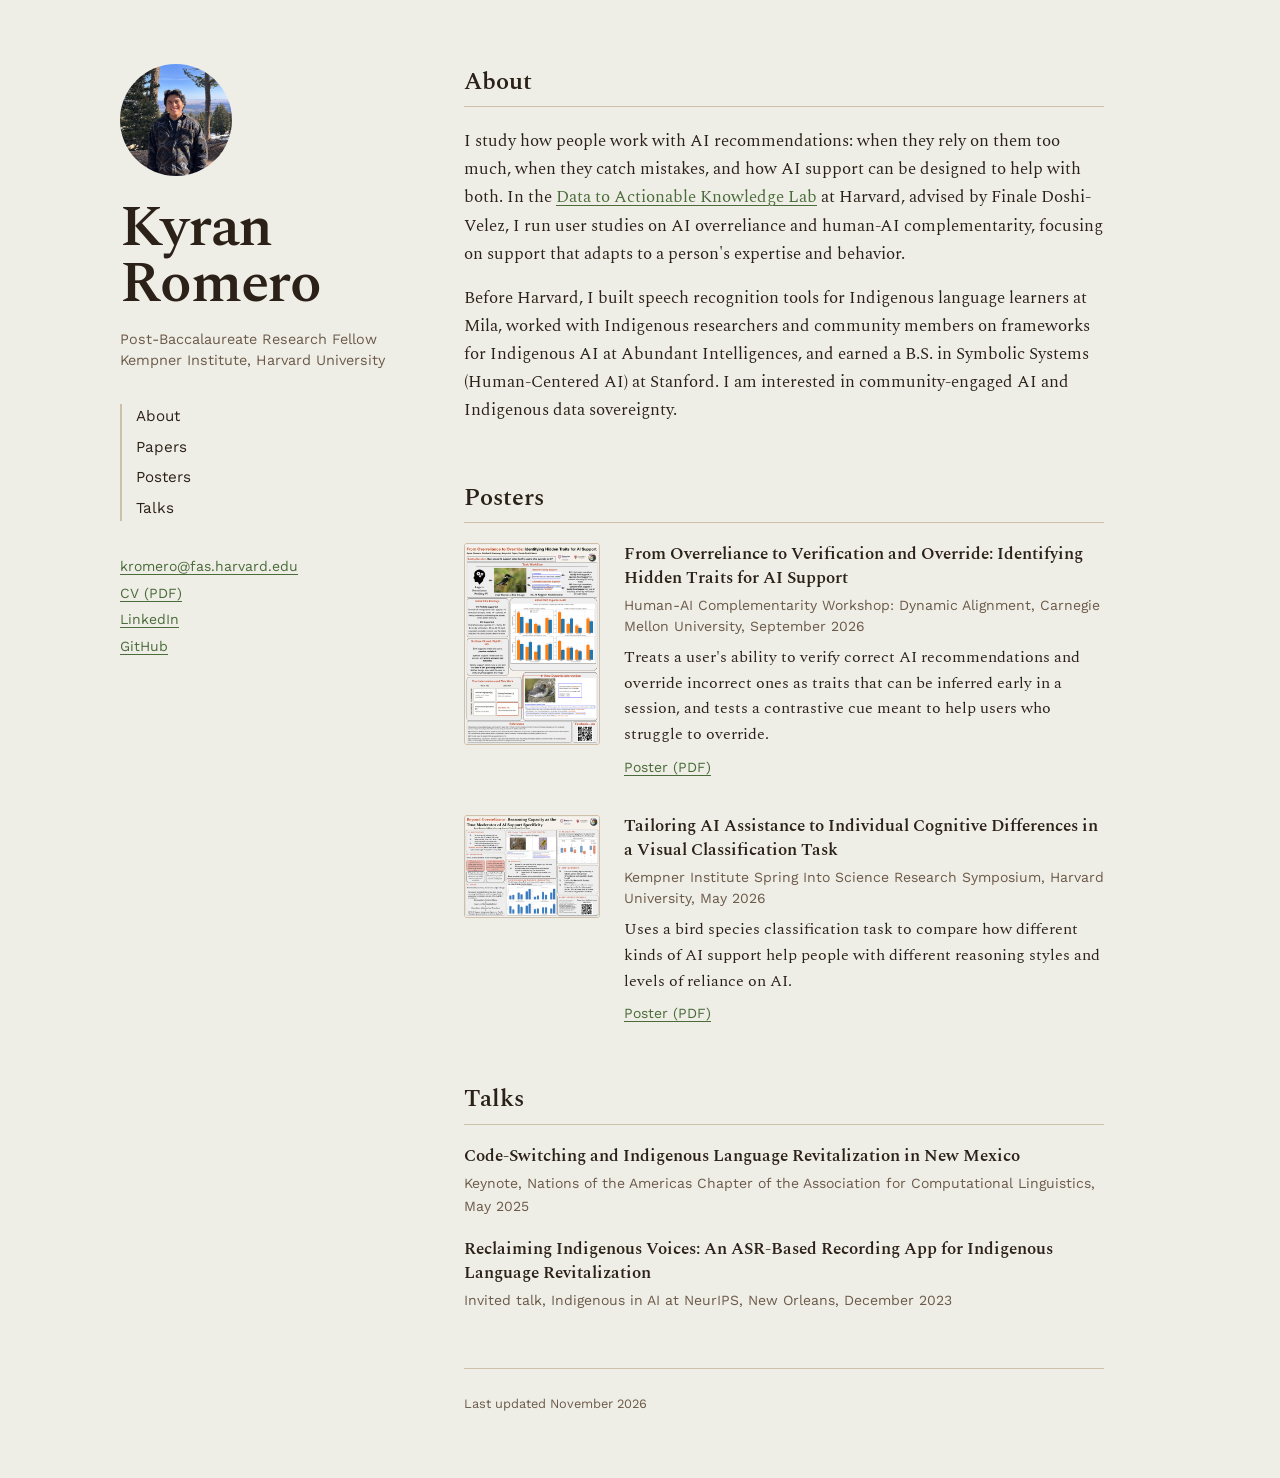
==== index.html @ 8e2f5c02 "Comment out papers section in index.html Commented out the papers section in index.html." ====
<!DOCTYPE html>
<html lang="en">
<head>
  <meta charset="utf-8">
  <meta name="viewport" content="width=device-width, initial-scale=1">
  <title>Kyran Romero</title>
  <meta name="description" content="Kyran Romero studies AI overreliance and human-AI complementarity at Harvard's Kempner Institute.">
  <link rel="preconnect" href="https://fonts.googleapis.com">
  <link rel="preconnect" href="https://fonts.gstatic.com" crossorigin>
  <link href="https://fonts.googleapis.com/css2?family=Spectral:ital,wght@0,400;0,600;1,400&family=Work+Sans:wght@400;600&display=swap" rel="stylesheet">
  <link rel="stylesheet" href="styles.css">
</head>
<body>
  <div class="page">

    <!-- ===== Sidebar: name, role, links ===== -->
    <header class="sidebar">

      <img class="headshot" src="assets/headshot.jpg" alt="Kyran Romero">
      
      <h1 class="name">Kyran Romero</h1>
      <p class="role">Post-Baccalaureate Research Fellow<br>Kempner Institute, Harvard University</p>

      <nav class="nav" aria-label="Sections">
        <a href="#about">About</a>
        <a href="#papers">Papers</a>
        <a href="#posters">Posters</a>
        <a href="#talks">Talks</a>
      </nav>

      <ul class="links">
        <li><a href="mailto:kromero@fas.harvard.edu">kromero@fas.harvard.edu</a></li>
        <li><a href="assets/Kyran_Romero_CV.pdf">CV (PDF)</a></li>
        <li><a href="https://linkedin.com/in/kyran-romero">LinkedIn</a></li>
        <li><a href="https://github.com/kyranr07">GitHub</a></li>
        <!-- <li><a href="https://scholar.google.com/citations?user=YOUR-ID">Google Scholar</a></li> -->
      </ul>
    </header>

    <main class="content">

      <!-- ===== About ===== -->
      <section id="about">
        <h2>About</h2>
        <p>
          I study how people work with AI recommendations: when they rely on them too much, when
          they catch mistakes, and how AI support can be designed to help with both. In the
          <a href="https://dtak.github.io/">Data to Actionable Knowledge Lab</a> at Harvard, advised by
          Finale Doshi-Velez, I run user studies on AI overreliance and human-AI complementarity,
          focusing on support that adapts to a person's expertise and behavior.
        </p>
        <p>
          Before Harvard, I built speech recognition tools for Indigenous language learners at Mila,
          worked with Indigenous researchers and community members on frameworks for Indigenous AI
          at Abundant Intelligences, and earned a B.S. in Symbolic Systems (Human-Centered AI) at
          Stanford. I am interested in community-engaged AI and Indigenous data sovereignty.
        </p>
      </section>

      <!-- ===== Papers ===== -->
    <!-- <section id="papers">
        <h2>Papers</h2>
        <p class="empty">Papers will be listed here as they are published.</p> -->
            
        <!--
          TO ADD A PAPER: delete the "empty" line above, then copy this block.
          Newest first. Put PDFs in assets/papers/.

        <article class="entry">
          <h3 class="entry-title">Paper title goes here</h3>
          <p class="entry-authors"><strong>Kyran Romero</strong>, Coauthor Name, Finale Doshi-Velez</p>
          <p class="entry-venue">Venue name, 2027</p>
          <p class="entry-links">
            <a href="assets/papers/your-paper.pdf">PDF</a>
            <a href="https://arxiv.org/abs/XXXX.XXXXX">arXiv</a>
            <a href="https://github.com/YOUR-USERNAME/your-repo">Code</a>
          </p>
        </article>
        -->
      </section>

      <!-- ===== Posters ===== -->
      <section id="posters">
        <h2>Posters</h2>

        <!--
          TO ADD A POSTER: copy one <article class="poster"> block.
          Put the PDF and a PNG preview in assets/posters/ using the same base name.
          If the preview image is missing, it hides itself.
        -->

        <article class="poster">
          <a class="poster-thumb" href="assets/posters/2026-cmu-verification-override.pdf">
            <img src="assets/posters/2026-cmu-verification-override.png"
                 alt="Poster: From Overreliance to Verification and Override"
                 loading="lazy" onerror="this.parentElement.remove()">
          </a>
          <div class="poster-body">
            <h3 class="entry-title">From Overreliance to Verification and Override: Identifying Hidden Traits for AI Support</h3>
            <p class="entry-venue">Human-AI Complementarity Workshop: Dynamic Alignment, Carnegie Mellon University, September 2026</p>
            <p class="entry-summary">
              Treats a user's ability to verify correct AI recommendations and override incorrect ones as
              traits that can be inferred early in a session, and tests a contrastive cue meant to
              help users who struggle to override.
            </p>
            <p class="entry-links"><a href="assets/posters/2026-cmu-verification-override.pdf">Poster (PDF)</a></p>
          </div>
        </article>

        <article class="poster">
          <a class="poster-thumb" href="assets/posters/2026-kempner-cognitive-differences.pdf">
            <img src="assets/posters/2026-kempner-cognitive-differences.png"
                 alt="Poster: Tailoring AI Assistance to Individual Cognitive Differences"
                 loading="lazy" onerror="this.parentElement.remove()">
          </a>
          <div class="poster-body">
            <h3 class="entry-title">Tailoring AI Assistance to Individual Cognitive Differences in a Visual Classification Task</h3>
            <p class="entry-venue">Kempner Institute Spring Into Science Research Symposium, Harvard University, May 2026</p>
            <p class="entry-summary">
              Uses a bird species classification task to compare how different kinds of AI support
              help people with different reasoning styles and levels of reliance on AI.
            </p>
            <p class="entry-links"><a href="assets/posters/2026-kempner-cognitive-differences.pdf">Poster (PDF)</a></p>
          </div>
        </article>
      </section>

      <!-- ===== Talks ===== -->
      <section id="talks">
        <h2>Talks</h2>
        <ul class="talks">
          <li>
            <span class="talk-title">Code-Switching and Indigenous Language Revitalization in New Mexico</span>
            <span class="talk-meta">Keynote, Nations of the Americas Chapter of the Association for Computational Linguistics, May 2025</span>
          </li>
          <li>
            <span class="talk-title">Reclaiming Indigenous Voices: An ASR-Based Recording App for Indigenous Language Revitalization</span>
            <span class="talk-meta">Invited talk, Indigenous in AI at NeurIPS, New Orleans, December 2023</span>
          </li>
        </ul>
      </section>

      <footer class="footer">
        <p>Last updated November 2026</p>
      </footer>
    </main>
  </div>
</body>
</html>
---- styles.css ----
/* ===== Tokens ===== */
:root {
  --bg: #EFEEE6;        /* light stone */
  --ink: #2B2118;       /* dark umber, main text */
  --muted: #6B5A4A;     /* warm brown-grey, secondary text */
  --accent: #4A6B3A;    /* moss green, links */
  --rule: #CDBFA8;      /* sand brown, dividers */
  --thumb-bg: #E3DED1;

  --serif: "Spectral", Georgia, serif;
  --sans: "Work Sans", system-ui, -apple-system, "Segoe UI", sans-serif;

  color-scheme: light;
}

@media (prefers-color-scheme: dark) {
  :root {
    --bg: #1C1915;      /* dark soil */
    --ink: #ECE6DA;
    --muted: #B3A592;
    --accent: #9DBB86;  /* sage */
    --rule: #4A3F33;
    --thumb-bg: #26221C;
    color-scheme: dark;
  }
}

/* ===== Base ===== */
*, *::before, *::after { box-sizing: border-box; }

html { scroll-behavior: smooth; }
@media (prefers-reduced-motion: reduce) { html { scroll-behavior: auto; } }

body {
  margin: 0;
  background: var(--bg);
  color: var(--ink);
  font-family: var(--serif);
  font-size: 1.0625rem;
  line-height: 1.65;
  -webkit-font-smoothing: antialiased;
}

a {
  color: var(--accent);
  text-decoration: underline;
  text-decoration-thickness: 1px;
  text-underline-offset: 0.18em;
}
a:hover { text-decoration-thickness: 2px; }
a:focus-visible {
  outline: 2px solid var(--accent);
  outline-offset: 3px;
  border-radius: 2px;
}

img { max-width: 100%; display: block; }

/* ===== Layout ===== */
.page {
  max-width: 68rem;
  margin: 0 auto;
  padding: 4rem 1.5rem 3rem;
  display: grid;
  grid-template-columns: 17rem minmax(0, 1fr);
  gap: 4.5rem;
}

.sidebar {
  position: sticky;
  top: 4rem;
  align-self: start;
}

.content { max-width: 40rem; }

/* ===== Sidebar ===== */
.headshot {
  width: 7rem;
  height: 7rem;
  object-fit: cover;
  border-radius: 50%;
  margin-bottom: 1.5rem;
}

.name {
  font-family: var(--serif);
  font-optical-sizing: auto;
  font-weight: 600;
  font-size: clamp(2.6rem, 5vw, 3.6rem);
  line-height: 0.98;
  letter-spacing: -0.02em;
  margin: 0 0 1rem;
}

.role {
  font-family: var(--sans);
  font-size: 0.9rem;
  line-height: 1.5;
  color: var(--muted);
  margin: 0 0 2rem;
}

.nav {
  display: flex;
  flex-direction: column;
  gap: 0.35rem;
  margin-bottom: 2rem;
  padding-left: 0.9rem;
  border-left: 2px solid var(--rule);
  font-family: var(--sans);
  font-size: 0.95rem;
}
.nav a { color: var(--ink); text-decoration: none; }
.nav a:hover { color: var(--accent); }

.links {
  list-style: none;
  margin: 0;
  padding: 0;
  font-family: var(--sans);
  font-size: 0.875rem;
  line-height: 1.9;
}

/* ===== Sections ===== */
section { padding-top: 0.25rem; margin-bottom: 3.5rem; scroll-margin-top: 2rem; }

h2 {
  font-family: var(--serif);
  font-weight: 600;
  font-size: 1.5rem;
  line-height: 1.2;
  margin: 0 0 1.25rem;
  padding-bottom: 0.6rem;
  border-bottom: 1px solid var(--rule);
}

p { margin: 0 0 1rem; }

.empty { color: var(--muted); font-style: italic; }

/* ===== Paper and poster entries ===== */
.entry { margin-bottom: 1.75rem; }

.entry-title {
  font-family: var(--serif);
  font-weight: 600;
  font-size: 1.08rem;
  line-height: 1.35;
  margin: 0 0 0.3rem;
}

.entry-authors,
.entry-venue {
  font-family: var(--sans);
  font-size: 0.875rem;
  line-height: 1.5;
  color: var(--muted);
  margin: 0 0 0.3rem;
}
.entry-authors strong { color: var(--ink); font-weight: 600; }

.entry-summary { font-size: 0.98rem; margin: 0.5rem 0; }

.entry-links {
  font-family: var(--sans);
  font-size: 0.875rem;
  display: flex;
  flex-wrap: wrap;
  gap: 1rem;
  margin: 0.4rem 0 0;
}

.poster {
  display: grid;
  grid-template-columns: 8.5rem minmax(0, 1fr);
  gap: 1.5rem;
  align-items: start;
  margin-bottom: 2.25rem;
}
.poster:not(:has(.poster-thumb)) { grid-template-columns: minmax(0, 1fr); }

.poster-thumb {
  display: block;
  background: var(--thumb-bg);
  border: 1px solid var(--rule);
  border-radius: 3px;
  overflow: hidden;
}
.poster-thumb img { width: 100%; height: auto; }

/* ===== Talks ===== */
.talks { list-style: none; margin: 0; padding: 0; }
.talks li { margin-bottom: 1.25rem; }
.talk-title { display: block; font-weight: 600; line-height: 1.4; }
.talk-meta {
  display: block;
  font-family: var(--sans);
  font-size: 0.875rem;
  color: var(--muted);
  margin-top: 0.2rem;
}

/* ===== Footer ===== */
.footer {
  font-family: var(--sans);
  font-size: 0.8rem;
  color: var(--muted);
  padding-top: 1.5rem;
  border-top: 1px solid var(--rule);
}

/* ===== Small screens ===== */
@media (max-width: 760px) {
  .page {
    grid-template-columns: 1fr;
    gap: 2.5rem;
    padding-top: 2.5rem;
  }
  .sidebar { position: static; }
  .nav {
    flex-direction: row;
    flex-wrap: wrap;
    gap: 0.4rem 1.2rem;
    padding-left: 0;
    border-left: 0;
  }
  .poster { grid-template-columns: 5.5rem minmax(0, 1fr); gap: 1rem; }
}
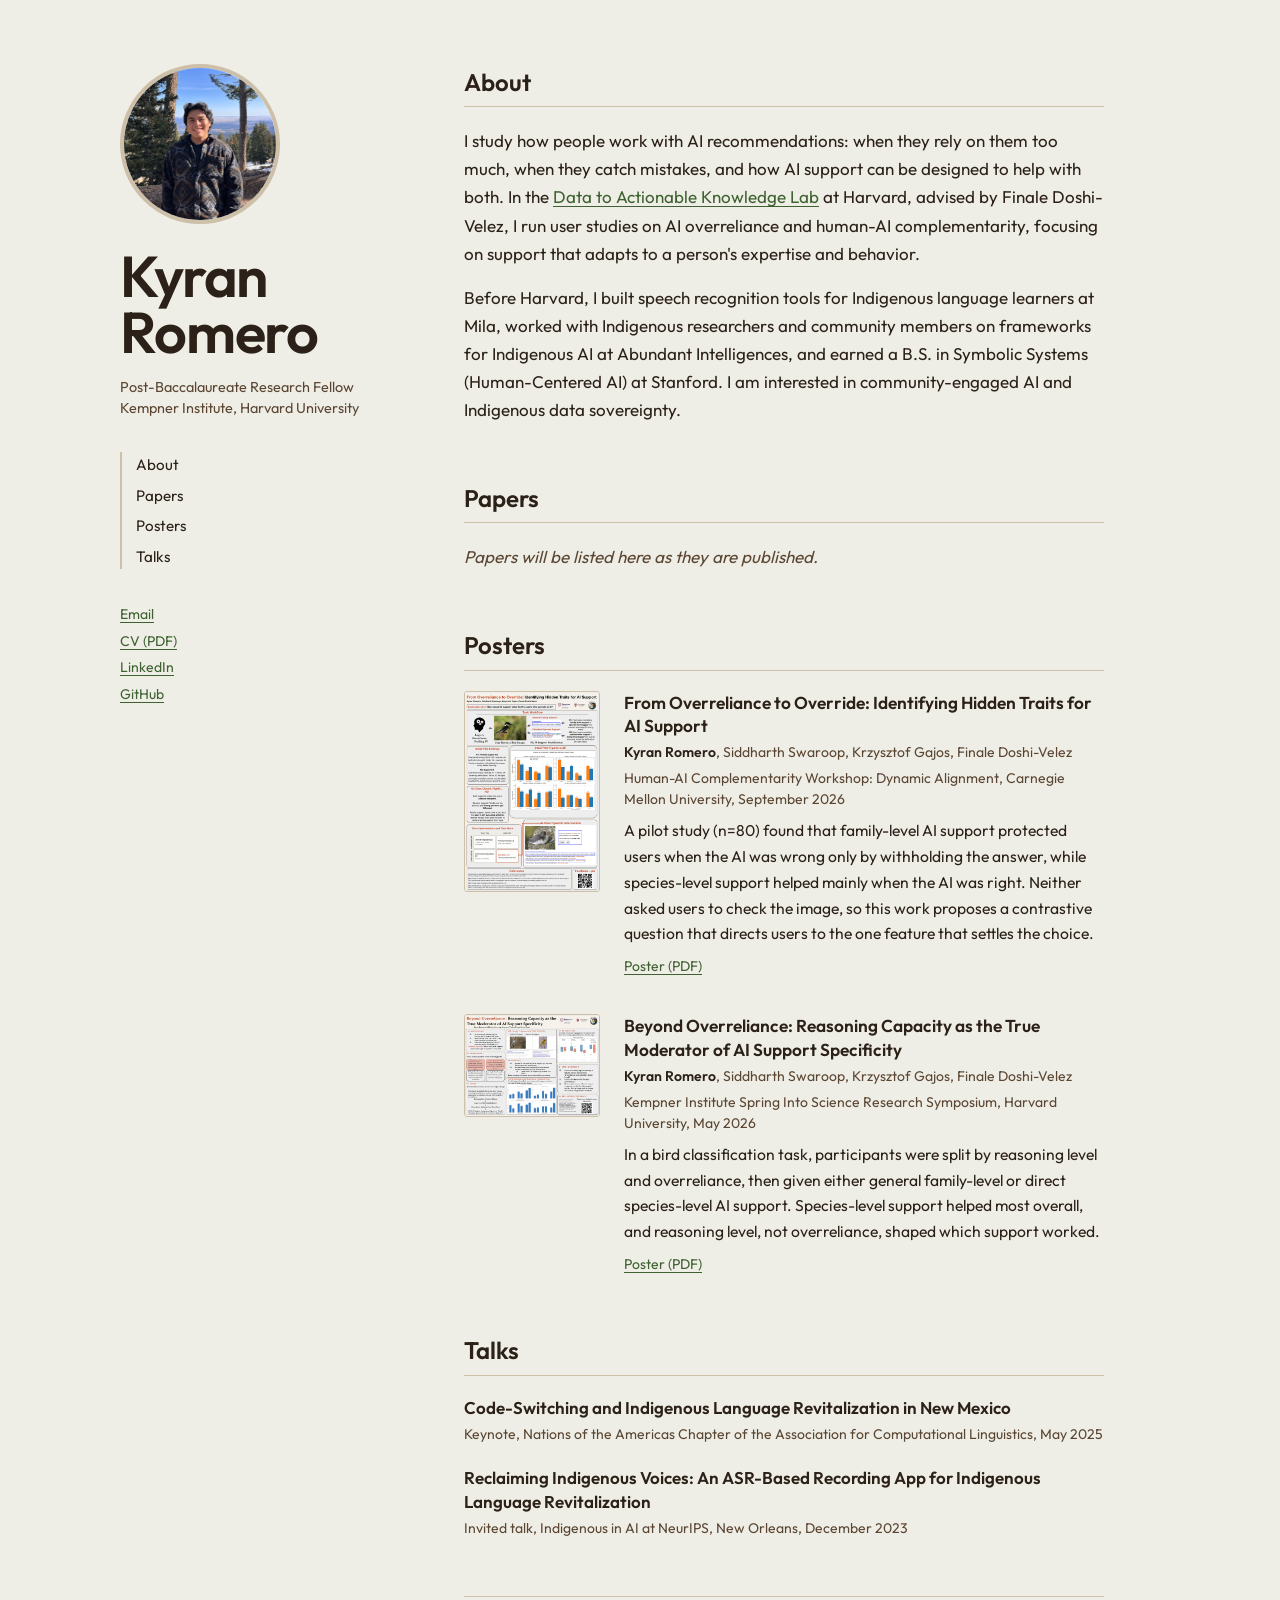
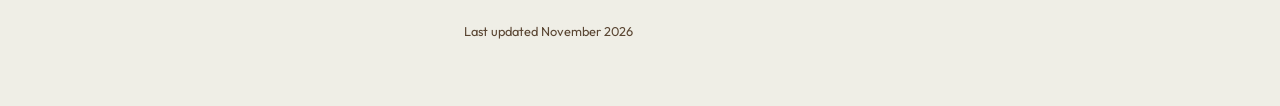
==== commit b0af3218: "Add files via upload" ====
--- a/index.html
+++ b/index.html
@@ -7,7 +7,7 @@
   <meta name="description" content="Kyran Romero studies AI overreliance and human-AI complementarity at Harvard's Kempner Institute.">
   <link rel="preconnect" href="https://fonts.googleapis.com">
   <link rel="preconnect" href="https://fonts.gstatic.com" crossorigin>
-  <link href="https://fonts.googleapis.com/css2?family=Spectral:ital,wght@0,400;0,600;1,400&family=Work+Sans:wght@400;600&display=swap" rel="stylesheet">
+  <link href="https://fonts.googleapis.com/css2?family=Outfit:wght@400;600&display=swap" rel="stylesheet">
   <link rel="stylesheet" href="styles.css">
 </head>
 <body>
@@ -15,9 +15,7 @@
 
     <!-- ===== Sidebar: name, role, links ===== -->
     <header class="sidebar">
-
-      <img class="headshot" src="assets/headshot.jpg" alt="Kyran Romero">
-      
+      <img class="headshot" src="assets/headshot.jpg" alt="Kyran Romero" onerror="this.remove()">
       <h1 class="name">Kyran Romero</h1>
       <p class="role">Post-Baccalaureate Research Fellow<br>Kempner Institute, Harvard University</p>
 
@@ -29,10 +27,10 @@
       </nav>
 
       <ul class="links">
-        <li><a href="mailto:kromero@fas.harvard.edu">kromero@fas.harvard.edu</a></li>
+        <li><a href="#" id="email-link">Email</a></li>
         <li><a href="assets/Kyran_Romero_CV.pdf">CV (PDF)</a></li>
         <li><a href="https://linkedin.com/in/kyran-romero">LinkedIn</a></li>
-        <li><a href="https://github.com/kyranr07">GitHub</a></li>
+        <li><a href="https://github.com/YOUR-USERNAME">GitHub</a></li>
         <!-- <li><a href="https://scholar.google.com/citations?user=YOUR-ID">Google Scholar</a></li> -->
       </ul>
     </header>
@@ -58,10 +56,10 @@
       </section>
 
       <!-- ===== Papers ===== -->
-    <!-- <section id="papers">
+      <section id="papers">
         <h2>Papers</h2>
-        <p class="empty">Papers will be listed here as they are published.</p> -->
-            
+        <p class="empty">Papers will be listed here as they are published.</p>
+
         <!--
           TO ADD A PAPER: delete the "empty" line above, then copy this block.
           Newest first. Put PDFs in assets/papers/.
@@ -92,16 +90,18 @@
         <article class="poster">
           <a class="poster-thumb" href="assets/posters/2026-cmu-verification-override.pdf">
             <img src="assets/posters/2026-cmu-verification-override.png"
-                 alt="Poster: From Overreliance to Verification and Override"
+                 alt="Poster: From Overreliance to Override"
                  loading="lazy" onerror="this.parentElement.remove()">
           </a>
           <div class="poster-body">
-            <h3 class="entry-title">From Overreliance to Verification and Override: Identifying Hidden Traits for AI Support</h3>
+            <h3 class="entry-title">From Overreliance to Override: Identifying Hidden Traits for AI Support</h3>
+            <p class="entry-authors"><strong>Kyran Romero</strong>, Siddharth Swaroop, Krzysztof Gajos, Finale Doshi-Velez</p>
             <p class="entry-venue">Human-AI Complementarity Workshop: Dynamic Alignment, Carnegie Mellon University, September 2026</p>
             <p class="entry-summary">
-              Treats a user's ability to verify correct AI recommendations and override incorrect ones as
-              traits that can be inferred early in a session, and tests a contrastive cue meant to
-              help users who struggle to override.
+              A pilot study (n=80) found that family-level AI support protected users when the AI was
+              wrong only by withholding the answer, while species-level support helped mainly when the
+              AI was right. Neither asked users to check the image, so this work proposes a contrastive
+              question that directs users to the one feature that settles the choice.
             </p>
             <p class="entry-links"><a href="assets/posters/2026-cmu-verification-override.pdf">Poster (PDF)</a></p>
           </div>
@@ -110,15 +110,18 @@
         <article class="poster">
           <a class="poster-thumb" href="assets/posters/2026-kempner-cognitive-differences.pdf">
             <img src="assets/posters/2026-kempner-cognitive-differences.png"
-                 alt="Poster: Tailoring AI Assistance to Individual Cognitive Differences"
+                 alt="Poster: Beyond Overreliance"
                  loading="lazy" onerror="this.parentElement.remove()">
           </a>
           <div class="poster-body">
-            <h3 class="entry-title">Tailoring AI Assistance to Individual Cognitive Differences in a Visual Classification Task</h3>
+            <h3 class="entry-title">Beyond Overreliance: Reasoning Capacity as the True Moderator of AI Support Specificity</h3>
+            <p class="entry-authors"><strong>Kyran Romero</strong>, Siddharth Swaroop, Krzysztof Gajos, Finale Doshi-Velez</p>
             <p class="entry-venue">Kempner Institute Spring Into Science Research Symposium, Harvard University, May 2026</p>
             <p class="entry-summary">
-              Uses a bird species classification task to compare how different kinds of AI support
-              help people with different reasoning styles and levels of reliance on AI.
+              In a bird classification task, participants were split by reasoning level and overreliance,
+              then given either general family-level or direct species-level AI support. Species-level
+              support helped most overall, and reasoning level, not overreliance, shaped which support
+              worked.
             </p>
             <p class="entry-links"><a href="assets/posters/2026-kempner-cognitive-differences.pdf">Poster (PDF)</a></p>
           </div>
@@ -145,5 +148,14 @@
       </footer>
     </main>
   </div>
+  <script>
+    document.getElementById('email-link').addEventListener('click', function (e) {
+      e.preventDefault();
+      var addr = ['kromero', 'fas.harvard.edu'].join('@');
+      this.textContent = addr;
+      this.href = 'mailto:' + addr;
+      window.location.href = this.href;
+    });
+  </script>
 </body>
 </html>
--- a/styles.css
+++ b/styles.css
@@ -2,13 +2,14 @@
 :root {
   --bg: #EFEEE6;        /* light stone */
   --ink: #2B2118;       /* dark umber, main text */
-  --muted: #6B5A4A;     /* warm brown-grey, secondary text */
-  --accent: #4A6B3A;    /* moss green, links */
+  --muted: #5A4633;     /* warm brown, secondary text */
+  --accent: #3D6130;    /* forest green, links */
   --rule: #CDBFA8;      /* sand brown, dividers */
   --thumb-bg: #E3DED1;
 
-  --serif: "Spectral", Georgia, serif;
-  --sans: "Work Sans", system-ui, -apple-system, "Segoe UI", sans-serif;
+  /* Outfit everywhere. To change fonts, edit these two lines and the font link in index.html */
+  --serif: "Outfit", system-ui, -apple-system, "Segoe UI", sans-serif;
+  --sans: "Outfit", system-ui, -apple-system, "Segoe UI", sans-serif;
 
   color-scheme: light;
 }
@@ -76,10 +77,11 @@
 
 /* ===== Sidebar ===== */
 .headshot {
-  width: 7rem;
-  height: 7rem;
+  width: 10rem;
+  height: 10rem;
   object-fit: cover;
   border-radius: 50%;
+  border: 4px solid var(--rule);
   margin-bottom: 1.5rem;
 }
 
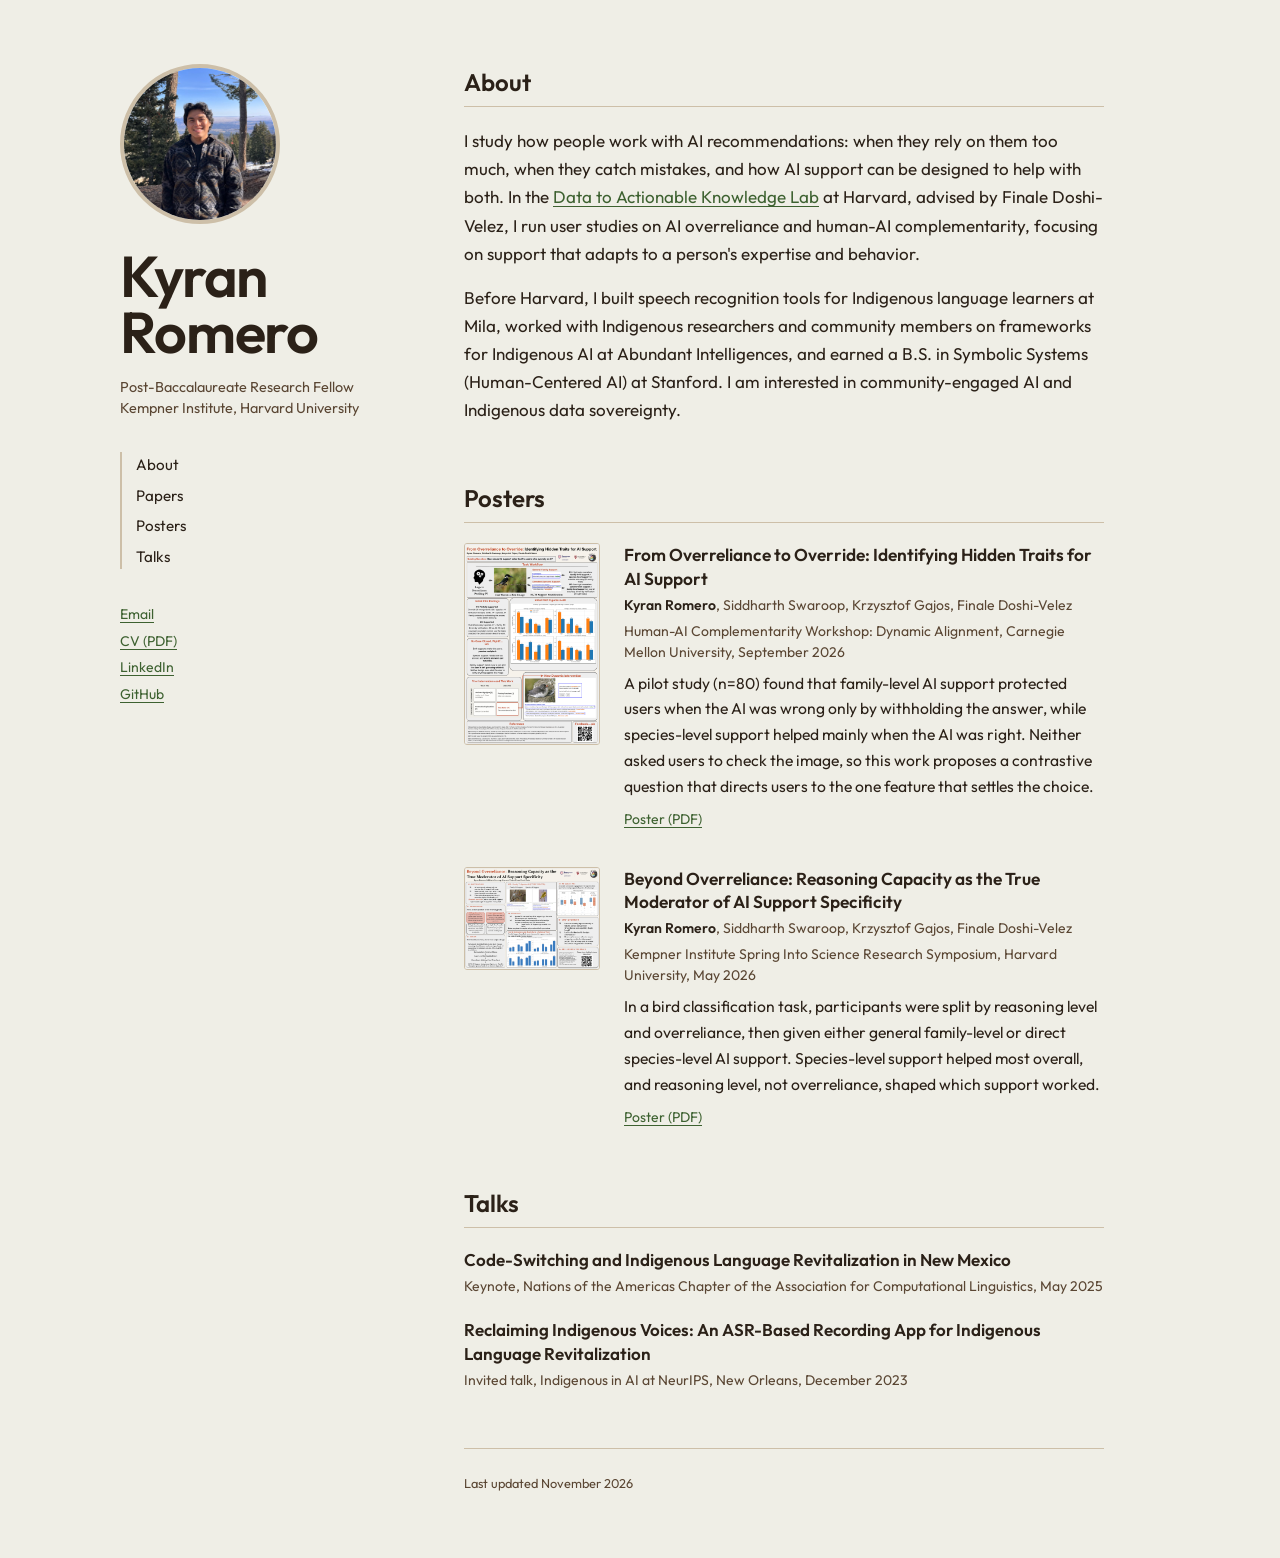
==== commit 7ca33f91: "Comment out papers section in index.html Commented out the papers section in index.html." ====
--- a/index.html
+++ b/index.html
@@ -56,9 +56,9 @@
       </section>
 
       <!-- ===== Papers ===== -->
-      <section id="papers">
+      <!-- <section id="papers">
         <h2>Papers</h2>
-        <p class="empty">Papers will be listed here as they are published.</p>
+        <p class="empty">Papers will be listed here as they are published.</p> -->
 
         <!--
           TO ADD A PAPER: delete the "empty" line above, then copy this block.
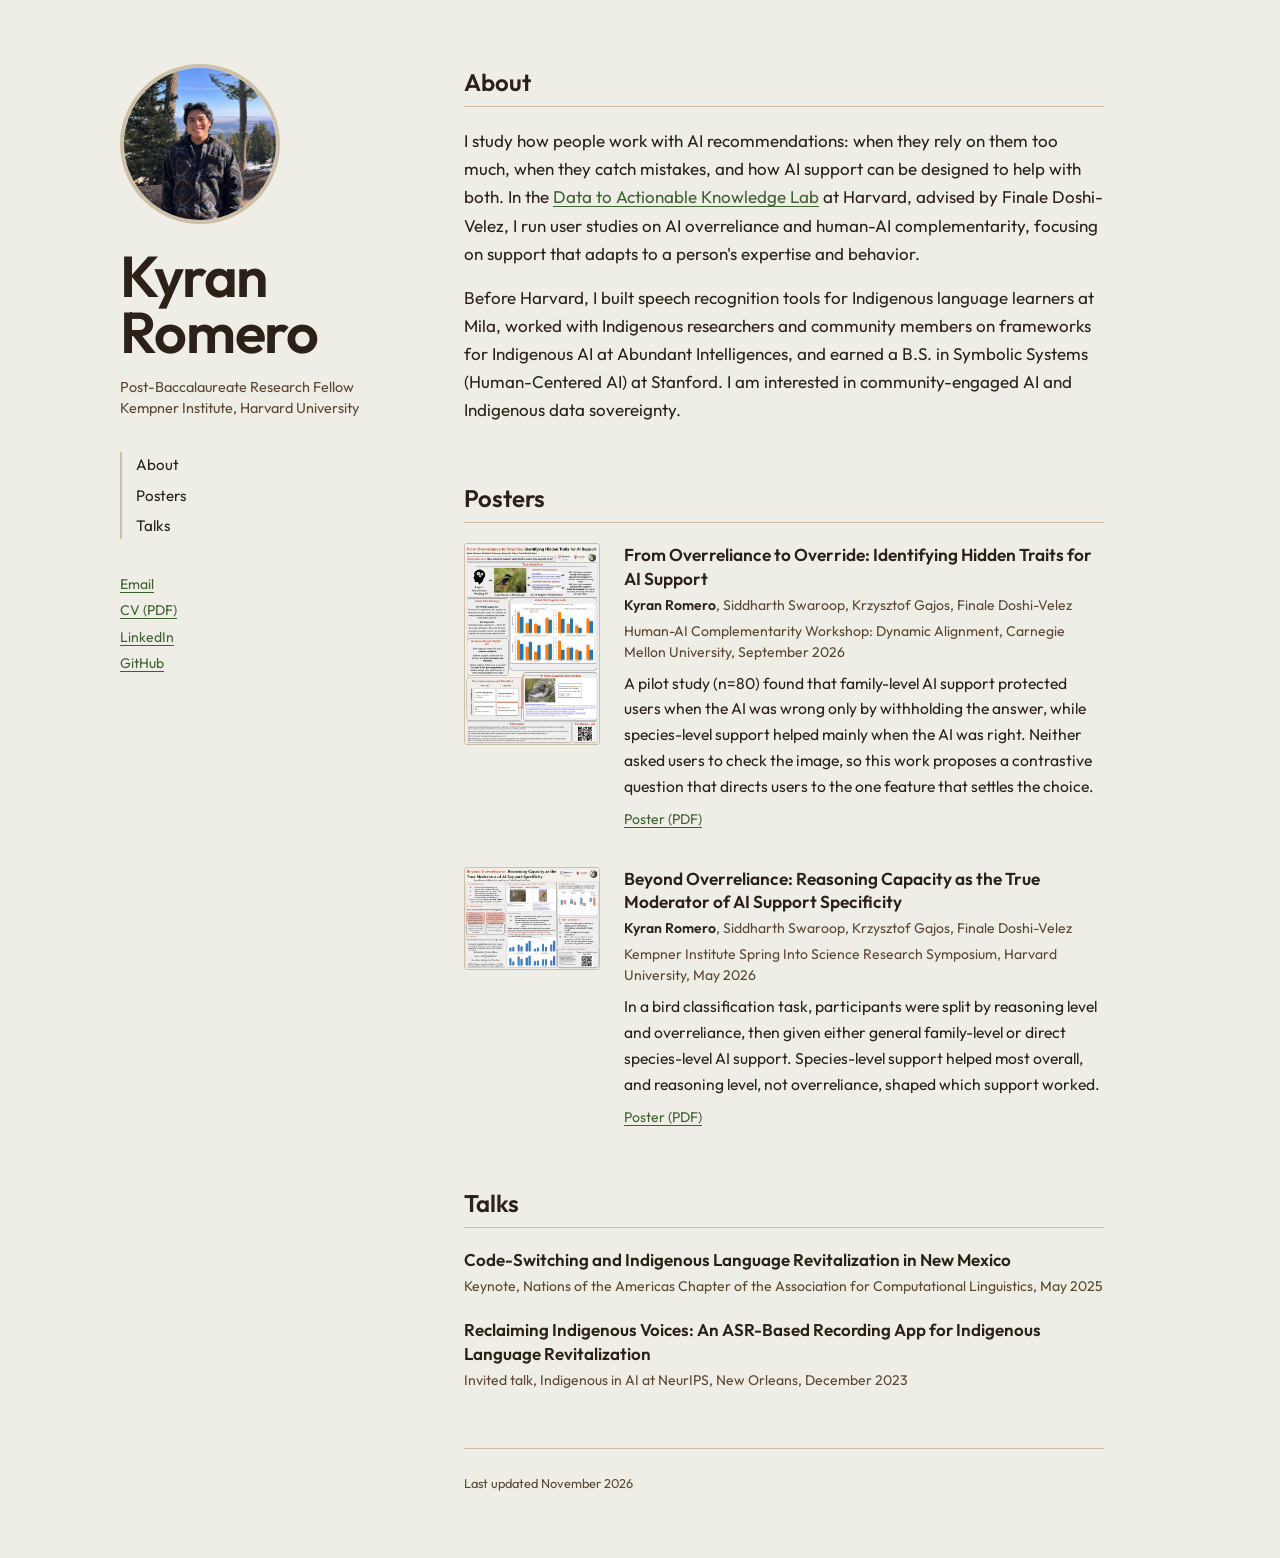
==== commit 3bfd89a1: "Comment out 'Papers' link in navigation" ====
--- a/index.html
+++ b/index.html
@@ -11,6 +11,8 @@
   <link rel="stylesheet" href="styles.css">
 </head>
 <body>
+  <!-- Decorative wandering cows in the side margins (wide screens only). See cows.js -->
+  <div id="pasture" aria-hidden="true"></div>
   <div class="page">
 
     <!-- ===== Sidebar: name, role, links ===== -->
@@ -21,7 +23,7 @@
 
       <nav class="nav" aria-label="Sections">
         <a href="#about">About</a>
-        <a href="#papers">Papers</a>
+        <!-- <a href="#papers">Papers</a> -->
         <a href="#posters">Posters</a>
         <a href="#talks">Talks</a>
       </nav>
@@ -157,5 +159,6 @@
       window.location.href = this.href;
     });
   </script>
+  <script src="cows.js"></script>
 </body>
 </html>
--- a/styles.css
+++ b/styles.css
@@ -6,6 +6,7 @@
   --accent: #3D6130;    /* forest green, links */
   --rule: #CDBFA8;      /* sand brown, dividers */
   --thumb-bg: #E3DED1;
+  --cow-line: #2B2118;   /* cow outline */
 
   /* Outfit everywhere. To change fonts, edit these two lines and the font link in index.html */
   --serif: "Outfit", system-ui, -apple-system, "Segoe UI", sans-serif;
@@ -22,6 +23,7 @@
     --accent: #9DBB86;  /* sage */
     --rule: #4A3F33;
     --thumb-bg: #26221C;
+    --cow-line: #8C7A66;
     color-scheme: dark;
   }
 }
@@ -230,3 +232,35 @@
   }
   .poster { grid-template-columns: 5.5rem minmax(0, 1fr); gap: 1rem; }
 }
+
+
+/* ===== Wandering cows (decorative, side margins only; see cows.js) ===== */
+.page { position: relative; z-index: 1; }
+#pasture {
+  position: fixed;
+  inset: 0;
+  pointer-events: none;
+  z-index: 0;
+  overflow: hidden;
+}
+#pasture[hidden] { display: none; }
+#pasture svg { position: absolute; left: 0; top: 0; display: block; overflow: visible; }
+.tuft { transform-origin: 50% 100%; transition: transform 1.2s steps(3, end); }
+.tuft.nibbled { transform: scaleY(0.45); }
+
+.cow .head-down,
+.cow .legs-b { visibility: hidden; }
+.cow.grazing .head-up { visibility: hidden; }
+.cow.grazing .head-down { visibility: visible; animation: chew 1.1s steps(1, end) infinite; }
+.cow.walking .legs-a { animation: step-a 0.5s steps(1, end) infinite; }
+.cow.walking .legs-b { animation: step-b 0.5s steps(1, end) infinite; }
+.cow .tail { animation: swish 3.4s steps(1, end) infinite; }
+
+@keyframes chew   { 0% { transform: translateY(0); } 50% { transform: translateY(1px); } }
+@keyframes step-a { 0% { visibility: visible; } 50% { visibility: hidden; } }
+@keyframes step-b { 0% { visibility: hidden; } 50% { visibility: visible; } }
+@keyframes swish  { 0%, 75% { transform: translateX(0); } 85% { transform: translateX(-1px); } }
+
+@media (prefers-reduced-motion: reduce) {
+  .cow .head-down, .cow .tail, .cow .legs-a, .cow .legs-b { animation: none; }
+}
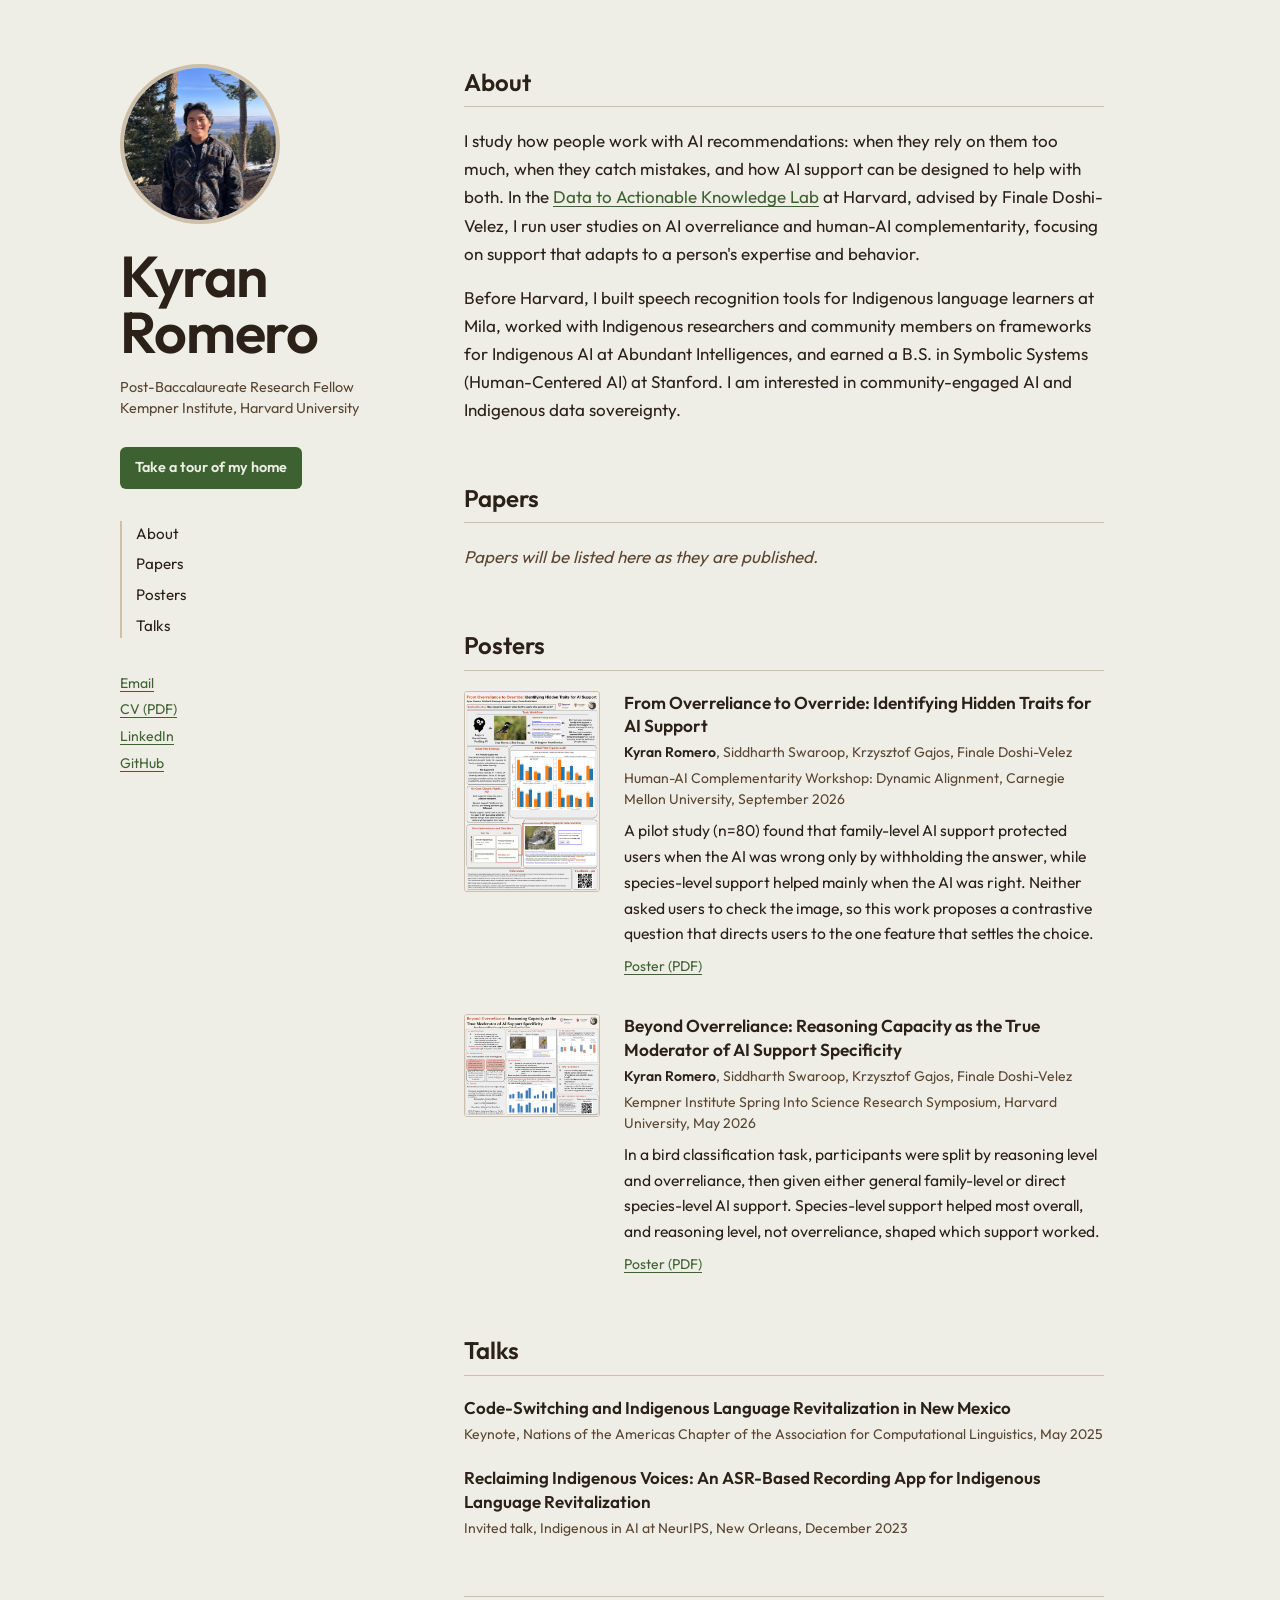
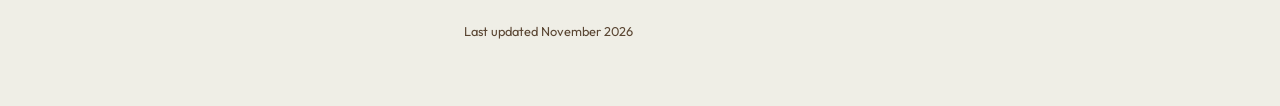
==== commit 91144d52: "Add files via upload" ====
--- a/index.html
+++ b/index.html
@@ -20,10 +20,11 @@
       <img class="headshot" src="assets/headshot.jpg" alt="Kyran Romero" onerror="this.remove()">
       <h1 class="name">Kyran Romero</h1>
       <p class="role">Post-Baccalaureate Research Fellow<br>Kempner Institute, Harvard University</p>
+      <a class="tour-button" href="tour.html">Take a tour of my home</a>
 
       <nav class="nav" aria-label="Sections">
         <a href="#about">About</a>
-        <!-- <a href="#papers">Papers</a> -->
+        <a href="#papers">Papers</a>
         <a href="#posters">Posters</a>
         <a href="#talks">Talks</a>
       </nav>
@@ -58,9 +59,9 @@
       </section>
 
       <!-- ===== Papers ===== -->
-      <!-- <section id="papers">
+      <section id="papers">
         <h2>Papers</h2>
-        <p class="empty">Papers will be listed here as they are published.</p> -->
+        <p class="empty">Papers will be listed here as they are published.</p>
 
         <!--
           TO ADD A PAPER: delete the "empty" line above, then copy this block.
--- a/styles.css
+++ b/styles.css
@@ -126,6 +126,21 @@
   font-size: 0.875rem;
   line-height: 1.9;
 }
+
+/* ===== Tour button ===== */
+.tour-button {
+  display: inline-block;
+  margin: -0.75rem 0 2rem;
+  padding: 0.55rem 0.95rem;
+  font-family: var(--sans);
+  font-size: 0.9rem;
+  font-weight: 600;
+  color: var(--bg);
+  background: var(--accent);
+  border-radius: 6px;
+  text-decoration: none;
+}
+.tour-button:hover { text-decoration: none; filter: brightness(1.08); }
 
 /* ===== Sections ===== */
 section { padding-top: 0.25rem; margin-bottom: 3.5rem; scroll-margin-top: 2rem; }
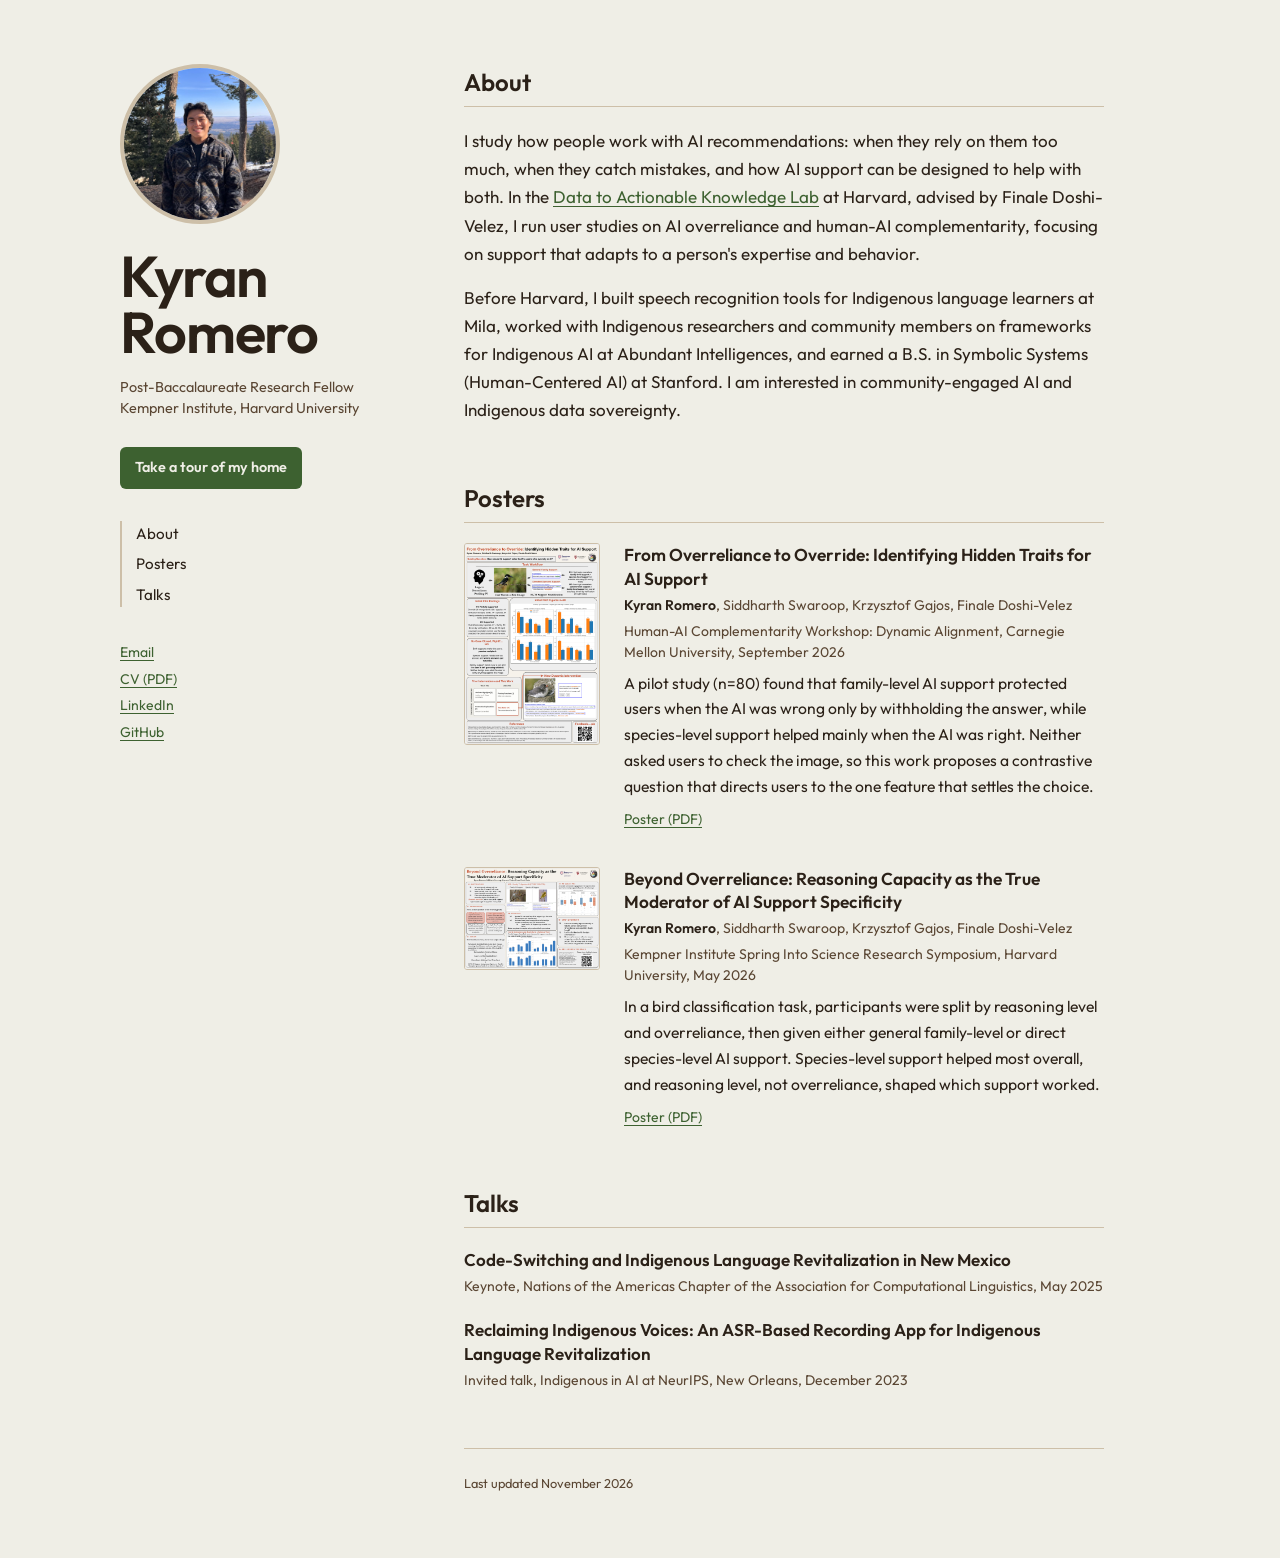
==== commit 25382dee: "Comment out Papers section in index.html Comment out the 'Papers' section and navigation link." ====
--- a/index.html
+++ b/index.html
@@ -24,7 +24,7 @@
 
       <nav class="nav" aria-label="Sections">
         <a href="#about">About</a>
-        <a href="#papers">Papers</a>
+        <!-- <a href="#papers">Papers</a> -->
         <a href="#posters">Posters</a>
         <a href="#talks">Talks</a>
       </nav>
@@ -59,9 +59,9 @@
       </section>
 
       <!-- ===== Papers ===== -->
-      <section id="papers">
+      <!-- <section id="papers">
         <h2>Papers</h2>
-        <p class="empty">Papers will be listed here as they are published.</p>
+        <p class="empty">Papers will be listed here as they are published.</p> -->
 
         <!--
           TO ADD A PAPER: delete the "empty" line above, then copy this block.
